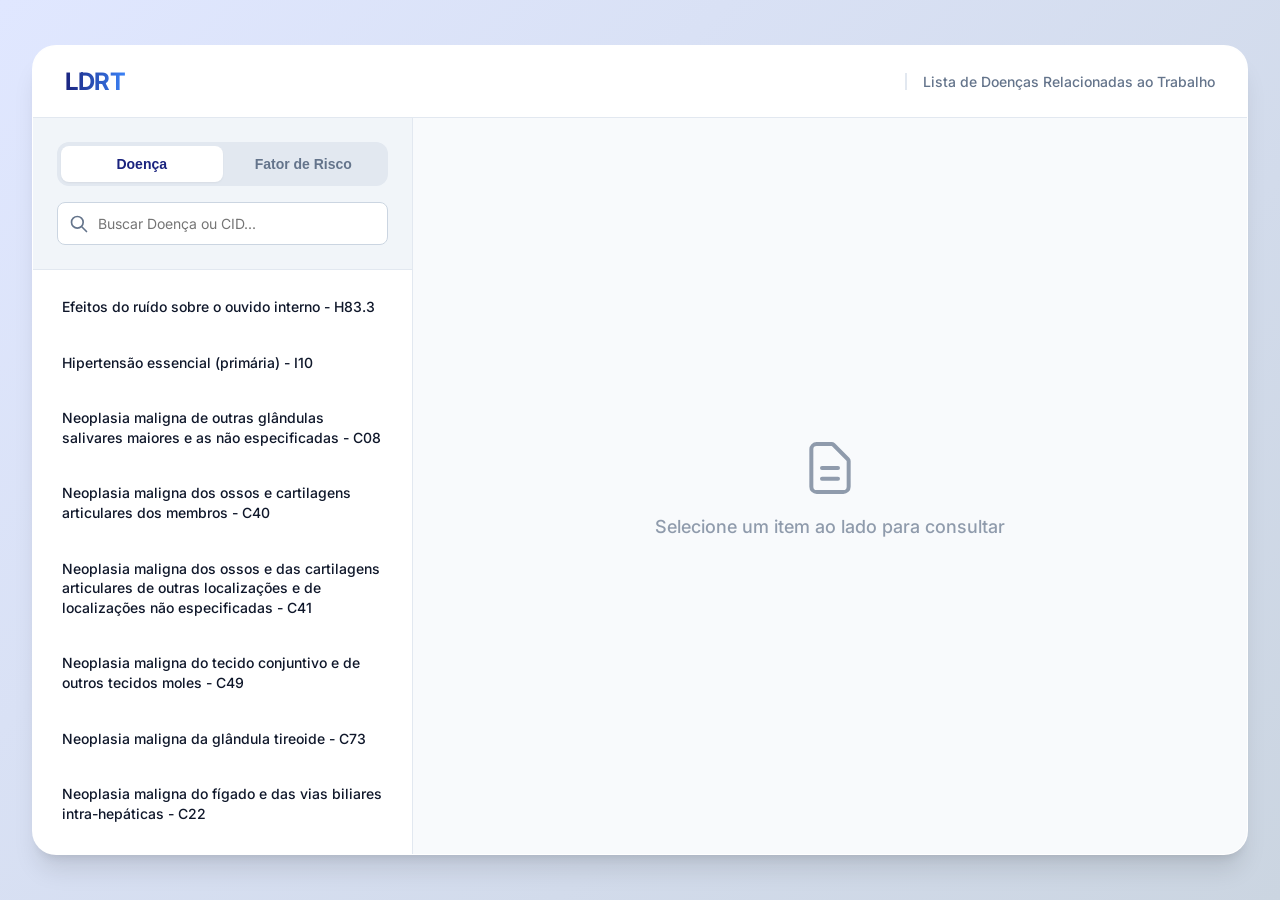
==== index.html @ 8700ac4f "funcional1" ====
<!DOCTYPE html>
<html lang="pt-br">
<head>
  <meta charset="UTF-8">
  <meta name="viewport" content="width=device-width, initial-scale=1.0">
  <title>Saúde do Trabalhador - LDRT</title>
  
  <link rel="preconnect" href="https://fonts.googleapis.com">
  <link rel="preconnect" href="https://fonts.gstatic.com" crossorigin>
  <link href="https://fonts.googleapis.com/css2?family=Inter:wght@400;500;600;700&display=swap" rel="stylesheet">
  
  <script>
    // Se for celular, redireciona magicamente para o PWA (App puro)
    const isMobile = /Android|webOS|iPhone|iPad|iPod|BlackBerry|IEMobile|Opera Mini/i.test(navigator.userAgent);
    if (isMobile) {
      window.location.replace('./pwa/index.html');
    }
  </script>

  <style>
    :root {
      --primary: #1A237E; /* Ajustado para bater com PWA */
      --primary-hover: #283593;
      --secondary: #006064; /* Ajustado para bater com PWA */
      --secondary-hover: #00838F;
      --bg: #f8fafc;
      --surface: #ffffff;
      --surface-alt: #f1f5f9;
      --text-main: #0f172a;
      --text-muted: #64748b;
      --border: #e2e8f0;
      --shadow-sm: 0 1px 2px 0 rgb(0 0 0 / 0.05);
      --shadow-md: 0 4px 6px -1px rgb(0 0 0 / 0.1), 0 2px 4px -2px rgb(0 0 0 / 0.1);
      --shadow-lg: 0 20px 25px -5px rgb(0 0 0 / 0.1), 0 8px 10px -6px rgb(0 0 0 / 0.1);
      --radius-lg: 24px;
      --radius-md: 12px;
      --radius-sm: 8px;
    }

    * {
      box-sizing: border-box;
      margin: 0;
      padding: 0;
    }

    body {
      font-family: 'Inter', sans-serif;
      background: linear-gradient(135deg, #e0e7ff 0%, #cbd5e1 100%);
      color: var(--text-main);
      height: 100vh;
      display: flex;
      align-items: center;
      justify-content: center;
      overflow: hidden;
    }

    /* Custom Scrollbar */
    ::-webkit-scrollbar { width: 6px; }
    ::-webkit-scrollbar-track { background: transparent; }
    ::-webkit-scrollbar-thumb { background: #cbd5e1; border-radius: 10px; }
    ::-webkit-scrollbar-thumb:hover { background: #94a3b8; }

    /* App Container */
    .app-container {
      width: 95vw;
      height: 90vh;
      max-width: 1400px;
      background: var(--surface);
      border-radius: var(--radius-lg);
      box-shadow: var(--shadow-lg);
      display: flex;
      flex-direction: column;
      overflow: hidden;
      border: 1px solid rgba(255,255,255,0.8);
    }

    /* Header */
    .header {
      height: 72px;
      background: rgba(255, 255, 255, 0.9);
      backdrop-filter: blur(10px);
      border-bottom: 1px solid var(--border);
      display: flex;
      align-items: center;
      padding: 0 32px;
      flex-shrink: 0;
      gap: 16px;
    }
    .header-title {
      font-size: 24px;
      font-weight: 700;
      background: linear-gradient(to right, var(--primary), #3b82f6);
      -webkit-background-clip: text;
      -webkit-text-fill-color: transparent;
      letter-spacing: -0.5px;
    }
    .header-subtitle {
      color: var(--text-muted);
      font-size: 14px;
      font-weight: 500;
      margin-left: auto;
      border-left: 2px solid var(--border);
      padding-left: 16px;
    }

    /* Main Layout */
    .main-body {
      display: flex;
      flex: 1;
      overflow: hidden;
    }

    /* Sidebar (Left Pane) */
    .sidebar {
      width: 380px;
      background: var(--surface);
      border-right: 1px solid var(--border);
      display: flex;
      flex-direction: column;
      flex-shrink: 0;
    }

    .search-section {
      padding: 24px;
      border-bottom: 1px solid var(--border);
      background: var(--surface-alt);
    }

    /* Modern Segmented Control for Toggles */
    .toggle-group {
      display: flex;
      background: #e2e8f0;
      padding: 4px;
      border-radius: 12px;
      margin-bottom: 16px;
      position: relative;
    }
    .toggle-btn {
      flex: 1;
      padding: 10px;
      border: none;
      background: transparent;
      border-radius: 8px;
      font-size: 14px;
      font-weight: 600;
      color: var(--text-muted);
      cursor: pointer;
      position: relative;
      z-index: 1;
      transition: color 0.3s;
    }
    .toggle-btn.active.doenca { color: var(--primary); }
    .toggle-btn.active.risco { color: var(--secondary); }
    .toggle-slider {
      position: absolute;
      top: 4px;
      bottom: 4px;
      width: calc(50% - 4px);
      background: white;
      border-radius: 8px;
      box-shadow: var(--shadow-sm);
      transition: transform 0.3s cubic-bezier(0.4, 0.0, 0.2, 1);
    }
    .toggle-group.is-risco .toggle-slider {
      transform: translateX(100%);
    }

    .search-box {
      position: relative;
    }
    .search-box svg {
      position: absolute;
      left: 12px;
      top: 50%;
      transform: translateY(-50%);
      color: var(--text-muted);
      width: 20px;
      height: 20px;
    }
    .search-input {
      width: 100%;
      padding: 12px 12px 12px 40px;
      border: 1px solid #cbd5e1;
      border-radius: var(--radius-sm);
      font-size: 14px;
      font-family: inherit;
      outline: none;
      transition: all 0.2s;
      background: white;
    }
    .search-input:focus {
      border-color: #3b82f6;
      box-shadow: 0 0 0 3px rgba(59, 130, 246, 0.15);
    }
    .cat-select {
      width: 100%;
      margin-top: 12px;
      padding: 10px;
      border: 1px solid #cbd5e1;
      border-radius: var(--radius-sm);
      font-size: 13px;
      color: var(--text-main);
      font-weight: 500;
      outline: none;
      cursor: pointer;
      background: white;
      display: none;
    }

    /* List Area */
    .list-area {
      flex: 1;
      overflow-y: auto;
      padding: 12px;
    }
    .list-item {
      padding: 14px 16px;
      margin-bottom: 6px;
      border-radius: var(--radius-md);
      cursor: pointer;
      transition: all 0.2s;
      border: 1px solid transparent;
      font-size: 14px;
      font-weight: 500;
      color: var(--text-main);
      line-height: 1.4;
      position: relative;
      overflow: hidden;
    }
    .list-item:hover {
      background: var(--surface-alt);
      transform: translateY(-1px);
    }
    .list-item.active {
      background: #eff6ff;
      border-color: #bfdbfe;
      color: var(--primary);
    }
    .list-item.active.risco {
      background: #ecfeff;
      border-color: #a5f3fc;
      color: var(--secondary);
    }
    .list-item.active::before {
      content: '';
      position: absolute;
      left: 0;
      top: 0;
      bottom: 0;
      width: 4px;
      background: var(--primary);
      border-radius: 4px 0 0 4px;
    }
    .list-item.active.risco::before {
      background: var(--secondary);
    }
    
    .empty-state {
      padding: 32px 16px;
      text-align: center;
      color: var(--text-muted);
      font-size: 14px;
    }

    /* Detail Pane (Right Pane) */
    .detail-pane {
      flex: 1;
      background: var(--bg);
      position: relative;
      overflow-y: auto;
      padding: 40px;
    }
    
    .detail-empty {
      height: 100%;
      display: flex;
      flex-direction: column;
      align-items: center;
      justify-content: center;
      color: var(--text-muted);
      opacity: 0.7;
    }
    .detail-empty svg {
      width: 64px;
      height: 64px;
      margin-bottom: 16px;
    }
    .detail-empty p {
      font-size: 18px;
      font-weight: 500;
    }

    .detail-content {
      max-width: 900px;
      margin: 0 auto;
      animation: fadeUp 0.4s ease-out forwards;
    }
    
    @keyframes fadeUp {
      from { opacity: 0; transform: translateY(10px); }
      to { opacity: 1; transform: translateY(0); }
    }

    .detail-header-actions {
      display: flex;
      justify-content: space-between;
      align-items: flex-start;
      margin-bottom: 24px;
    }

    .detail-type-badge {
      display: inline-flex;
      align-items: center;
      padding: 6px 12px;
      border-radius: 20px;
      font-size: 12px;
      font-weight: 600;
      text-transform: uppercase;
      letter-spacing: 0.5px;
    }
    .detail-type-badge.doenca {
      background: #e0e7ff;
      color: var(--primary);
    }
    .detail-type-badge.risco {
      background: #cffafe;
      color: var(--secondary);
    }

    .btn-copy {
      display: flex;
      align-items: center;
      gap: 8px;
      background: white;
      border: 1px solid var(--border);
      padding: 8px 16px;
      border-radius: var(--radius-sm);
      font-size: 13px;
      font-weight: 600;
      color: var(--text-main);
      cursor: pointer;
      transition: all 0.2s;
      box-shadow: var(--shadow-sm);
    }
    .btn-copy:hover {
      background: var(--surface-alt);
      border-color: #cbd5e1;
    }
    .btn-copy:active { transform: scale(0.98); }

    .detail-title {
      font-size: 32px;
      font-weight: 700;
      color: var(--text-main);
      line-height: 1.3;
      margin-bottom: 24px;
    }
    .detail-expansion {
      background: white;
      border: 1px solid var(--border);
      border-left: 4px solid var(--text-muted);
      padding: 20px;
      border-radius: var(--radius-sm);
      font-size: 15px;
      color: #334155;
      line-height: 1.6;
      margin-bottom: 32px;
      box-shadow: var(--shadow-sm);
    }

    .related-title {
      font-size: 18px;
      font-weight: 600;
      color: var(--text-main);
      margin-bottom: 16px;
      display: flex;
      align-items: center;
      gap: 8px;
    }

    .related-grid {
      display: grid;
      grid-template-columns: repeat(auto-fill, minmax(350px, 1fr));
      gap: 16px;
    }

    .related-card {
      background: white;
      border: 1px solid var(--border);
      border-radius: var(--radius-md);
      padding: 20px;
      box-shadow: var(--shadow-sm);
      transition: all 0.2s;
      display: flex;
      flex-direction: column;
    }
    .related-card:hover {
      box-shadow: var(--shadow-md);
      border-color: #cbd5e1;
    }
    
    .related-card-header {
      display: flex;
      justify-content: space-between;
      align-items: flex-start;
      gap: 12px;
    }

    .related-card-title {
      font-size: 15px;
      font-weight: 600;
      color: var(--text-main);
      line-height: 1.5;
    }

    .expand-btn {
      background: var(--surface-alt);
      border: none;
      color: var(--text-muted);
      cursor: pointer;
      width: 32px;
      height: 32px;
      border-radius: 50%;
      display: flex;
      align-items: center;
      justify-content: center;
      transition: all 0.2s;
      flex-shrink: 0;
    }
    .expand-btn:hover {
      background: #e2e8f0;
      color: var(--text-main);
    }
    .expand-btn svg { width: 18px; height: 18px; transition: transform 0.3s; }
    .expand-btn.open svg { transform: rotate(180deg); }

    .related-card-expansion {
      margin-top: 16px;
      padding-top: 16px;
      border-top: 1px solid var(--border);
      font-size: 14px;
      color: #475569;
      line-height: 1.6;
      text-align: justify;
      display: none;
      animation: fadeIn 0.3s ease;
    }
    .related-card-expansion.open {
      display: block;
    }

    /* Toast Notification */
    .toast {
      position: fixed;
      bottom: 32px;
      left: 50%;
      transform: translateX(-50%) translateY(100px);
      background: #1e293b;
      color: white;
      padding: 12px 24px;
      border-radius: 30px;
      font-size: 14px;
      font-weight: 500;
      opacity: 0;
      transition: all 0.3s cubic-bezier(0.4, 0, 0.2, 1);
      z-index: 1000;
      box-shadow: var(--shadow-lg);
    }
    .toast.show {
      transform: translateX(-50%) translateY(0);
      opacity: 1;
    }
  </style>
</head>
<body>

  <div class="app-container">
    <header class="header">
      <div class="header-title">LDRT</div>
      <div class="header-subtitle">Lista de Doenças Relacionadas ao Trabalho</div>
    </header>

    <main class="main-body">
      
      <!-- Sidebar / Pesquisa -->
      <aside class="sidebar">
        <div class="search-section">
          
          <div class="toggle-group" id="toggle-group">
            <div class="toggle-slider"></div>
            <button class="toggle-btn active doenca" id="btn-doenca">Doença</button>
            <button class="toggle-btn risco" id="btn-risco">Fator de Risco</button>
          </div>

          <div class="search-box">
            <svg xmlns="http://www.w3.org/2000/svg" fill="none" viewBox="0 0 24 24" stroke="currentColor"><path stroke-linecap="round" stroke-linejoin="round" stroke-width="2" d="M21 21l-6-6m2-5a7 7 0 11-14 0 7 7 0 0114 0z" /></svg>
            <input type="text" class="search-input" id="search-input" placeholder="Buscar Doença ou CID...">
          </div>
          
          <select id="category-select" class="cat-select">
            <option value="Todos">Todas as Categorias de Risco</option>
            <option value="FISICO">Físico</option>
            <option value="QUIMICO">Químico</option>
            <option value="BIOLOGICO">Biológico</option>
            <option value="OUTRO">Outros</option>
          </select>
        </div>

        <div class="list-area" id="list-area">
          <!-- Items injected here by JS -->
        </div>
      </aside>

      <!-- Painel de Detalhes -->
      <section class="detail-pane" id="detail-pane">
        <div class="detail-empty">
          <svg xmlns="http://www.w3.org/2000/svg" fill="none" viewBox="0 0 24 24" stroke="currentColor" stroke-width="1.5">
            <path stroke-linecap="round" stroke-linejoin="round" d="M9 12h6m-6 4h6m2 5H7a2 2 0 01-2-2V5a2 2 0 012-2h5.586a1 1 0 01.707.293l5.414 5.414a1 1 0 01.293.707V19a2 2 0 01-2 2z" />
          </svg>
          <p>Selecione um item ao lado para consultar</p>
        </div>
      </section>

    </main>
  </div>

  <div class="toast" id="toast">Copiado para a área de transferência!</div>

  <!-- Importar dados do PWA -->
  <script src="./pwa/js/data.js"></script>

  <!-- Controladores da Interface Desktop -->
  <script>
    document.addEventListener('DOMContentLoaded', () => {
      const data = window.LDRT_DATA || [];
      const expansions = window.EXPANSION_TEXTS || {};

      let currentMode = 'Doença';
      let currentQuery = '';
      let currentCat = 'Todos';

      const toggleGroup = document.getElementById('toggle-group');
      const btnDoenca = document.getElementById('btn-doenca');
      const btnRisco = document.getElementById('btn-risco');
      const searchInput = document.getElementById('search-input');
      const categorySelect = document.getElementById('category-select');
      const listArea = document.getElementById('list-area');
      const detailPane = document.getElementById('detail-pane');
      const toast = document.getElementById('toast');

      let currentActiveKey = null;

      // Utilities
      const removeDiacritics = (str) => str.normalize("NFD").replace(/[\u0300-\u036f]/g, "");
      const normalize = (text) => removeDiacritics(text.toLowerCase()).trim();

      const showToast = () => {
        toast.classList.add('show');
        setTimeout(() => toast.classList.remove('show'), 2500);
      };

      const copyToClipboard = (text) => {
        if (navigator.clipboard) {
          navigator.clipboard.writeText(text).then(showToast);
        } else {
          const area = document.createElement('textarea');
          area.value = text;
          document.body.appendChild(area);
          area.select();
          document.execCommand('copy');
          area.remove();
          showToast();
        }
      };

      // Toggles
      btnDoenca.addEventListener('click', () => {
        currentMode = 'Doença';
        toggleGroup.classList.remove('is-risco');
        btnDoenca.classList.add('active');
        btnRisco.classList.remove('active');
        categorySelect.style.display = 'none';
        searchInput.placeholder = 'Buscar Doença ou CID...';
        detailPane.innerHTML = `
          <div class="detail-empty">
            <svg xmlns="http://www.w3.org/2000/svg" fill="none" viewBox="0 0 24 24" stroke="currentColor" stroke-width="1.5">
              <path stroke-linecap="round" stroke-linejoin="round" d="M9 12h6m-6 4h6m2 5H7a2 2 0 01-2-2V5a2 2 0 012-2h5.586a1 1 0 01.707.293l5.414 5.414a1 1 0 01.293.707V19a2 2 0 01-2 2z" />
            </svg>
            <p>Selecione uma doença na lista para consultar</p>
          </div>`;
        updateList();
      });

      btnRisco.addEventListener('click', () => {
        currentMode = 'Fator de Risco';
        toggleGroup.classList.add('is-risco');
        btnRisco.classList.add('active');
        btnDoenca.classList.remove('active');
        categorySelect.style.display = 'block';
        searchInput.placeholder = 'Buscar Agente ou Fator...';
        detailPane.innerHTML = `
          <div class="detail-empty">
            <svg xmlns="http://www.w3.org/2000/svg" fill="none" viewBox="0 0 24 24" stroke="currentColor" stroke-width="1.5">
              <path stroke-linecap="round" stroke-linejoin="round" d="M12 9v2m0 4h.01m-6.938 4h13.856c1.54 0 2.502-1.667 1.732-3L13.732 4c-.77-1.333-2.694-1.333-3.464 0L3.34 16c-.77 1.333.192 3 1.732 3z" />
            </svg>
            <p>Selecione um fator de risco para consultar</p>
          </div>`;
        updateList();
      });

      searchInput.addEventListener('input', (e) => {
        currentQuery = e.target.value;
        updateList();
      });

      categorySelect.addEventListener('change', (e) => {
        currentCat = e.target.value;
        updateList();
      });

      window.copyAllContent = (btnAttr) => {
        try {
            const rawData = JSON.parse(decodeURIComponent(btnAttr));
            const header = rawData.header;
            const title = rawData.title;
            const hasExpan = expansions[title] ? true : false;
            let text = `${header}:\n\n`;
            if (hasExpan) {
                text = `${header}\n${expansions[title]}\n\n`;
            }
            rawData.related.forEach(item => {
                text += `- ${item}\n`;
                if(expansions[item]) {
                    text += `  ${expansions[item]}\n`;
                }
            });
            copyToClipboard(text);
        } catch (err){
            console.error(err);
        }
      };


      const renderDetail = (item, key) => {
        currentActiveKey = key;
        document.querySelectorAll('.list-item').forEach(el => el.classList.remove('active'));
        const activeEl = document.querySelector(`[data-key="${key}"]`);
        if (activeEl) activeEl.classList.add('active', currentMode === 'Doença' ? 'doenca' : 'risco');

        const isDisease = currentMode === 'Doença';
        const titleText = isDisease ? item.nome_condicao.trim() : item.fator_de_risco.trim();
        const headerText = isDisease ? `${titleText} - ${item.cid_com_ponto.trim()}` : titleText;

        // Determine related items
        const relatedSet = new Set();
        data.forEach(d => {
          if (isDisease && normalize(d.nome_condicao) === normalize(item.nome_condicao)) {
            relatedSet.add(d.fator_de_risco.trim());
          } else if (!isDisease && normalize(d.fator_de_risco) === normalize(item.fator_de_risco)) {
            relatedSet.add(`${d.nome_condicao.trim()} - ${d.cid_com_ponto.trim()}`);
          }
        });
        const relatedArr = Array.from(relatedSet);
        
        const copyPayload = encodeURIComponent(JSON.stringify({ header: headerText, title: titleText, related: relatedArr }));

        let html = `
          <div class="detail-content">
            <div class="detail-header-actions">
              <div class="detail-type-badge ${isDisease ? 'doenca' : 'risco'}">
                ${isDisease ? 'Doença / CID' : 'Agente de Risco'}
              </div>
              <button class="btn-copy" onclick="copyAllContent('${copyPayload}')">
                <svg xmlns="http://www.w3.org/2000/svg" fill="none" viewBox="0 0 24 24" stroke="currentColor" style="width:16px;height:16px"><path stroke-linecap="round" stroke-linejoin="round" stroke-width="2" d="M8 16H6a2 2 0 01-2-2V6a2 2 0 012-2h8a2 2 0 012 2v2m-6 12h8a2 2 0 002-2v-8a2 2 0 00-2-2h-8a2 2 0 00-2 2v8a2 2 0 002 2z" /></svg>
                Copiar Tudo
              </button>
            </div>
            
            <h2 class="detail-title">${headerText}</h2>
        `;

        if (expansions[titleText]) {
          html += `<div class="detail-expansion">${expansions[titleText]}</div>`;
        }

        html += `
            <div class="related-title">
              <svg xmlns="http://www.w3.org/2000/svg" fill="none" viewBox="0 0 24 24" stroke="currentColor" style="width:20px;height:20px"><path stroke-linecap="round" stroke-linejoin="round" stroke-width="2" d="M13.828 10.172a4 4 0 00-5.656 0l-4 4a4 4 0 105.656 5.656l1.102-1.101m-.758-4.899a4 4 0 005.656 0l4-4a4 4 0 00-5.656-5.656l-1.1 1.1" /></svg>
              ${isDisease ? 'Agentes e/ou Fatores Relacionados' : 'Doenças Relacionadas'}
            </div>
            <div class="related-grid">
        `;

        relatedArr.forEach(rel => {
          const canExpand = isDisease && !!expansions[rel];
          html += `
            <div class="related-card">
              <div class="related-card-header">
                <div class="related-card-title">${rel}</div>
                ${canExpand ? `
                <button class="expand-btn" onclick="const p=this.parentElement.nextElementSibling; const t=p.classList.toggle('open'); this.classList.toggle('open');">
                  <svg xmlns="http://www.w3.org/2000/svg" fill="none" viewBox="0 0 24 24" stroke="currentColor" stroke-width="2"><path stroke-linecap="round" stroke-linejoin="round" d="M19 9l-7 7-7-7" /></svg>
                </button>
                ` : ''}
              </div>
              ${canExpand ? `<div class="related-card-expansion">${expansions[rel]}</div>` : ''}
            </div>
          `;
        });

        html += `
            </div>
          </div>
        `;

        detailPane.innerHTML = html;
        detailPane.scrollTop = 0;
      };

      const updateList = () => {
        const query = normalize(currentQuery);
        
        let filtered = data.filter(d => {
          const nm = normalize(d.nome_condicao);
          const cc = normalize(d.cid_com_ponto);
          const cs = normalize(d.cid_sem_ponto);
          const rs = normalize(d.fator_de_risco);
          const ct = normalize(d.categoria);
          
          if (currentMode === 'Doença') {
            return nm.includes(query) || cc.includes(query) || cs.includes(query);
          } else {
            return (currentCat === 'Todos' || ct === normalize(currentCat)) && rs.includes(query);
          }
        });

        const unique = new Set();
        listArea.innerHTML = '';
        const frag = document.createDocumentFragment();

        filtered.forEach(d => {
          const key = currentMode === 'Doença' 
            ? `${d.nome_condicao.trim()} - ${d.cid_com_ponto.trim()}`
            : d.fator_de_risco.trim();

          if (!unique.has(key)) {
            unique.add(key);
            const el = document.createElement('div');
            el.className = `list-item ${currentActiveKey === key ? 'active ' + (currentMode==='Doença'?'doenca':'risco') : ''}`;
            el.dataset.key = key;
            el.textContent = key;
            el.onclick = () => renderDetail(d, key);
            frag.appendChild(el);
          }
        });

        if (unique.size === 0) {
          listArea.innerHTML = '<div class="empty-state">Nenhum resultado encontrado.</div>';
        } else {
          listArea.appendChild(frag);
        }
      };

      // INIT
      updateList();
    });
  </script>
</body>
</html>
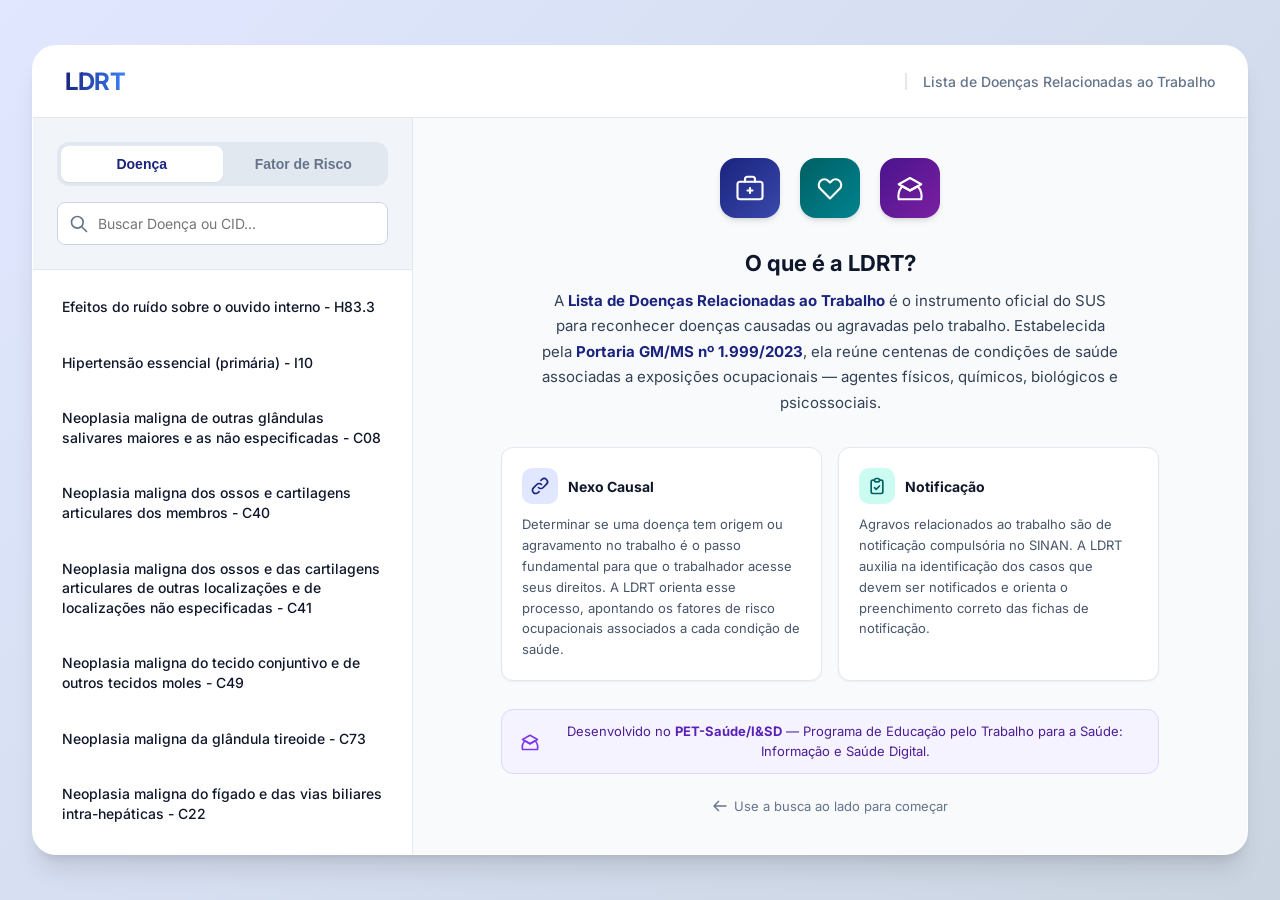
==== commit 2e3a1e98: "site lindo" ====
--- a/index.html
+++ b/index.html
@@ -271,24 +271,6 @@
       padding: 40px;
     }
     
-    .detail-empty {
-      height: 100%;
-      display: flex;
-      flex-direction: column;
-      align-items: center;
-      justify-content: center;
-      color: var(--text-muted);
-      opacity: 0.7;
-    }
-    .detail-empty svg {
-      width: 64px;
-      height: 64px;
-      margin-bottom: 16px;
-    }
-    .detail-empty p {
-      font-size: 18px;
-      font-weight: 500;
-    }
 
     .detail-content {
       max-width: 900px;
@@ -434,6 +416,22 @@
     .expand-btn svg { width: 18px; height: 18px; transition: transform 0.3s; }
     .expand-btn.open svg { transform: rotate(180deg); }
 
+    .nav-btn {
+      border: none;
+      color: white;
+      width: 30px;
+      height: 30px;
+      border-radius: 50%;
+      display: flex;
+      align-items: center;
+      justify-content: center;
+      cursor: pointer;
+      flex-shrink: 0;
+      transition: filter 0.2s, transform 0.15s;
+    }
+    .nav-btn:hover { filter: brightness(0.85); transform: scale(1.1); }
+    .nav-btn svg { width: 15px; height: 15px; }
+
     .related-card-expansion {
       margin-top: 16px;
       padding-top: 16px;
@@ -448,6 +446,131 @@
     .related-card-expansion.open {
       display: block;
     }
+
+    /* Welcome Panel */
+    .detail-empty {
+      height: 100%;
+      display: flex;
+      flex-direction: column;
+      align-items: center;
+      justify-content: center;
+      padding: 40px 48px;
+      opacity: 1;
+      text-align: center;
+    }
+
+    .welcome-icons {
+      display: flex;
+      gap: 20px;
+      margin-bottom: 32px;
+    }
+    .welcome-icon-wrap {
+      width: 60px;
+      height: 60px;
+      border-radius: 16px;
+      display: flex;
+      align-items: center;
+      justify-content: center;
+      box-shadow: var(--shadow-md);
+    }
+    .welcome-icon-wrap.w-primary { background: linear-gradient(135deg, #1A237E, #3949ab); }
+    .welcome-icon-wrap.w-secondary { background: linear-gradient(135deg, #006064, #00838f); }
+    .welcome-icon-wrap.w-pet { background: linear-gradient(135deg, #4a148c, #7b1fa2); }
+    .welcome-icon-wrap svg { width: 30px; height: 30px; color: white; }
+
+    .welcome-title {
+      font-size: 22px;
+      font-weight: 700;
+      color: var(--text-main);
+      margin-bottom: 12px;
+    }
+
+    .welcome-intro {
+      font-size: 15px;
+      color: #334155;
+      line-height: 1.7;
+      max-width: 580px;
+      margin-bottom: 32px;
+    }
+    .welcome-intro strong {
+      color: var(--primary);
+    }
+
+    .welcome-cards {
+      display: flex;
+      gap: 16px;
+      max-width: 680px;
+      width: 100%;
+      margin-bottom: 28px;
+    }
+    .welcome-card {
+      flex: 1;
+      background: white;
+      border: 1px solid var(--border);
+      border-radius: var(--radius-md);
+      padding: 20px;
+      text-align: left;
+      box-shadow: var(--shadow-sm);
+    }
+    .welcome-card-header {
+      display: flex;
+      align-items: center;
+      gap: 10px;
+      margin-bottom: 10px;
+    }
+    .welcome-card-icon {
+      width: 36px;
+      height: 36px;
+      border-radius: 10px;
+      display: flex;
+      align-items: center;
+      justify-content: center;
+      flex-shrink: 0;
+    }
+    .welcome-card-icon.nexo { background: #e0e7ff; }
+    .welcome-card-icon.nexo svg { color: var(--primary); }
+    .welcome-card-icon.notif { background: #ccfbf1; }
+    .welcome-card-icon.notif svg { color: var(--secondary); }
+    .welcome-card-icon svg { width: 20px; height: 20px; }
+    .welcome-card-title {
+      font-size: 14px;
+      font-weight: 700;
+      color: var(--text-main);
+    }
+    .welcome-card p {
+      font-size: 13px;
+      color: #475569;
+      line-height: 1.6;
+    }
+
+    .welcome-pet {
+      display: flex;
+      align-items: center;
+      gap: 10px;
+      background: #f5f3ff;
+      border: 1px solid #ddd6fe;
+      border-radius: 12px;
+      padding: 12px 18px;
+      max-width: 680px;
+      width: 100%;
+      margin-bottom: 24px;
+    }
+    .welcome-pet svg { width: 20px; height: 20px; color: #7c3aed; flex-shrink: 0; }
+    .welcome-pet span {
+      font-size: 13px;
+      color: #4c1d95;
+      line-height: 1.5;
+    }
+    .welcome-pet strong { color: #5b21b6; }
+
+    .welcome-cta {
+      font-size: 13px;
+      color: var(--text-muted);
+      display: flex;
+      align-items: center;
+      gap: 6px;
+    }
+    .welcome-cta svg { width: 16px; height: 16px; }
 
     /* Toast Notification */
     .toast {
@@ -514,10 +637,85 @@
       <!-- Painel de Detalhes -->
       <section class="detail-pane" id="detail-pane">
         <div class="detail-empty">
-          <svg xmlns="http://www.w3.org/2000/svg" fill="none" viewBox="0 0 24 24" stroke="currentColor" stroke-width="1.5">
-            <path stroke-linecap="round" stroke-linejoin="round" d="M9 12h6m-6 4h6m2 5H7a2 2 0 01-2-2V5a2 2 0 012-2h5.586a1 1 0 01.707.293l5.414 5.414a1 1 0 01.293.707V19a2 2 0 01-2 2z" />
-          </svg>
-          <p>Selecione um item ao lado para consultar</p>
+
+          <!-- Ícones: trabalho, saúde, PET/educação -->
+          <div class="welcome-icons">
+            <div class="welcome-icon-wrap w-primary" title="Saúde do Trabalhador">
+              <!-- Ícone: maleta/trabalho -->
+              <svg xmlns="http://www.w3.org/2000/svg" fill="none" viewBox="0 0 24 24" stroke="currentColor" stroke-width="1.7">
+                <path stroke-linecap="round" stroke-linejoin="round" d="M20 7H4a2 2 0 00-2 2v10a2 2 0 002 2h16a2 2 0 002-2V9a2 2 0 00-2-2z"/>
+                <path stroke-linecap="round" stroke-linejoin="round" d="M16 7V5a2 2 0 00-2-2h-4a2 2 0 00-2 2v2"/>
+                <line x1="12" y1="12" x2="12" y2="16" stroke-linecap="round"/>
+                <line x1="10" y1="14" x2="14" y2="14" stroke-linecap="round"/>
+              </svg>
+            </div>
+            <div class="welcome-icon-wrap w-secondary" title="Saúde">
+              <!-- Ícone: coração/saúde -->
+              <svg xmlns="http://www.w3.org/2000/svg" fill="none" viewBox="0 0 24 24" stroke="currentColor" stroke-width="1.7">
+                <path stroke-linecap="round" stroke-linejoin="round" d="M4.318 6.318a4.5 4.5 0 000 6.364L12 20.364l7.682-7.682a4.5 4.5 0 00-6.364-6.364L12 7.636l-1.318-1.318a4.5 4.5 0 00-6.364 0z"/>
+              </svg>
+            </div>
+            <div class="welcome-icon-wrap w-pet" title="PET-Saúde/I&SD">
+              <!-- Ícone: capelo/educação (PET) -->
+              <svg xmlns="http://www.w3.org/2000/svg" fill="none" viewBox="0 0 24 24" stroke="currentColor" stroke-width="1.7">
+                <path stroke-linecap="round" stroke-linejoin="round" d="M12 14l9-5-9-5-9 5 9 5z"/>
+                <path stroke-linecap="round" stroke-linejoin="round" d="M12 14l6.16-3.422A12.083 12.083 0 0121 21H3a12.083 12.083 0 012.84-10.422L12 14z"/>
+              </svg>
+            </div>
+          </div>
+
+          <!-- Título e texto introdutório -->
+          <h2 class="welcome-title">O que é a LDRT?</h2>
+          <p class="welcome-intro">
+            A <strong>Lista de Doenças Relacionadas ao Trabalho</strong> é o instrumento oficial do SUS para reconhecer doenças causadas ou agravadas pelo trabalho. Estabelecida pela <strong>Portaria GM/MS nº 1.999/2023</strong>, ela reúne centenas de condições de saúde associadas a exposições ocupacionais — agentes físicos, químicos, biológicos e psicossociais.
+          </p>
+
+          <!-- Cards: Nexo Causal e Notificação -->
+          <div class="welcome-cards">
+            <div class="welcome-card">
+              <div class="welcome-card-header">
+                <div class="welcome-card-icon nexo">
+                  <!-- Ícone: link/nexo -->
+                  <svg xmlns="http://www.w3.org/2000/svg" fill="none" viewBox="0 0 24 24" stroke="currentColor" stroke-width="2">
+                    <path stroke-linecap="round" stroke-linejoin="round" d="M13.828 10.172a4 4 0 00-5.656 0l-4 4a4 4 0 105.656 5.656l1.102-1.101m-.758-4.899a4 4 0 005.656 0l4-4a4 4 0 00-5.656-5.656l-1.1 1.1"/>
+                  </svg>
+                </div>
+                <span class="welcome-card-title">Nexo Causal</span>
+              </div>
+              <p>Determinar se uma doença tem origem ou agravamento no trabalho é o passo fundamental para que o trabalhador acesse seus direitos. A LDRT orienta esse processo, apontando os fatores de risco ocupacionais associados a cada condição de saúde.</p>
+            </div>
+
+            <div class="welcome-card">
+              <div class="welcome-card-header">
+                <div class="welcome-card-icon notif">
+                  <!-- Ícone: prancheta/notificação -->
+                  <svg xmlns="http://www.w3.org/2000/svg" fill="none" viewBox="0 0 24 24" stroke="currentColor" stroke-width="2">
+                    <path stroke-linecap="round" stroke-linejoin="round" d="M9 5H7a2 2 0 00-2 2v12a2 2 0 002 2h10a2 2 0 002-2V7a2 2 0 00-2-2h-2M9 5a2 2 0 002 2h2a2 2 0 002-2M9 5a2 2 0 012-2h2a2 2 0 012 2m-6 9l2 2 4-4"/>
+                  </svg>
+                </div>
+                <span class="welcome-card-title">Notificação</span>
+              </div>
+              <p>Agravos relacionados ao trabalho são de notificação compulsória no SINAN. A LDRT auxilia na identificação dos casos que devem ser notificados e orienta o preenchimento correto das fichas de notificação.</p>
+            </div>
+          </div>
+
+          <!-- Crédito PET -->
+          <div class="welcome-pet">
+            <svg xmlns="http://www.w3.org/2000/svg" fill="none" viewBox="0 0 24 24" stroke="currentColor" stroke-width="2">
+              <path stroke-linecap="round" stroke-linejoin="round" d="M12 14l9-5-9-5-9 5 9 5z"/>
+              <path stroke-linecap="round" stroke-linejoin="round" d="M12 14l6.16-3.422A12.083 12.083 0 0121 21H3a12.083 12.083 0 012.84-10.422L12 14z"/>
+            </svg>
+            <span>Desenvolvido no <strong>PET-Saúde/I&amp;SD</strong> — Programa de Educação pelo Trabalho para a Saúde: Informação e Saúde Digital.</span>
+          </div>
+
+          <!-- CTA -->
+          <p class="welcome-cta">
+            <svg xmlns="http://www.w3.org/2000/svg" fill="none" viewBox="0 0 24 24" stroke="currentColor" stroke-width="2">
+              <path stroke-linecap="round" stroke-linejoin="round" d="M10 19l-7-7m0 0l7-7m-7 7h18"/>
+            </svg>
+            Use a busca ao lado para começar
+          </p>
+
         </div>
       </section>
 
@@ -582,11 +780,11 @@
         categorySelect.style.display = 'none';
         searchInput.placeholder = 'Buscar Doença ou CID...';
         detailPane.innerHTML = `
-          <div class="detail-empty">
-            <svg xmlns="http://www.w3.org/2000/svg" fill="none" viewBox="0 0 24 24" stroke="currentColor" stroke-width="1.5">
+          <div class="detail-empty" style="opacity:0.6">
+            <svg xmlns="http://www.w3.org/2000/svg" fill="none" viewBox="0 0 24 24" stroke="currentColor" stroke-width="1.5" style="width:56px;height:56px;margin-bottom:14px;color:var(--text-muted)">
               <path stroke-linecap="round" stroke-linejoin="round" d="M9 12h6m-6 4h6m2 5H7a2 2 0 01-2-2V5a2 2 0 012-2h5.586a1 1 0 01.707.293l5.414 5.414a1 1 0 01.293.707V19a2 2 0 01-2 2z" />
             </svg>
-            <p>Selecione uma doença na lista para consultar</p>
+            <p style="font-size:16px;font-weight:500;color:var(--text-muted)">Selecione uma doença na lista para consultar</p>
           </div>`;
         updateList();
       });
@@ -599,11 +797,11 @@
         categorySelect.style.display = 'block';
         searchInput.placeholder = 'Buscar Agente ou Fator...';
         detailPane.innerHTML = `
-          <div class="detail-empty">
-            <svg xmlns="http://www.w3.org/2000/svg" fill="none" viewBox="0 0 24 24" stroke="currentColor" stroke-width="1.5">
+          <div class="detail-empty" style="opacity:0.6">
+            <svg xmlns="http://www.w3.org/2000/svg" fill="none" viewBox="0 0 24 24" stroke="currentColor" stroke-width="1.5" style="width:56px;height:56px;margin-bottom:14px;color:var(--text-muted)">
               <path stroke-linecap="round" stroke-linejoin="round" d="M12 9v2m0 4h.01m-6.938 4h13.856c1.54 0 2.502-1.667 1.732-3L13.732 4c-.77-1.333-2.694-1.333-3.464 0L3.34 16c-.77 1.333.192 3 1.732 3z" />
             </svg>
-            <p>Selecione um fator de risco para consultar</p>
+            <p style="font-size:16px;font-weight:500;color:var(--text-muted)">Selecione um fator de risco para consultar</p>
           </div>`;
         updateList();
       });
@@ -617,6 +815,34 @@
         currentCat = e.target.value;
         updateList();
       });
+
+      window.navigateToRelated = (relEncoded, targetMode) => {
+        const rel = decodeURIComponent(relEncoded);
+        currentMode = targetMode;
+
+        const isDisease = targetMode === 'Doença';
+        toggleGroup.classList.toggle('is-risco', !isDisease);
+        btnDoenca.classList.toggle('active', isDisease);
+        btnRisco.classList.toggle('active', !isDisease);
+        categorySelect.style.display = isDisease ? 'none' : 'block';
+        searchInput.placeholder = isDisease ? 'Buscar Doença ou CID...' : 'Buscar Agente ou Fator...';
+
+        let foundItem;
+        if (!isDisease) {
+          foundItem = data.find(d => normalize(d.fator_de_risco.trim()) === normalize(rel));
+        } else {
+          const namePart = rel.split(' - ')[0].trim();
+          foundItem = data.find(d => normalize(d.nome_condicao.trim()) === normalize(namePart));
+        }
+
+        if (foundItem) {
+          const key = isDisease
+            ? `${foundItem.nome_condicao.trim()} - ${foundItem.cid_com_ponto.trim()}`
+            : foundItem.fator_de_risco.trim();
+          updateList();
+          renderDetail(foundItem, key);
+        }
+      };
 
       window.copyAllContent = (btnAttr) => {
         try {
@@ -648,6 +874,7 @@
         if (activeEl) activeEl.classList.add('active', currentMode === 'Doença' ? 'doenca' : 'risco');
 
         const isDisease = currentMode === 'Doença';
+        const activeColor = isDisease ? '#1A237E' : '#006064';
         const titleText = isDisease ? item.nome_condicao.trim() : item.fator_de_risco.trim();
         const headerText = isDisease ? `${titleText} - ${item.cid_com_ponto.trim()}` : titleText;
 
@@ -693,15 +920,21 @@
 
         relatedArr.forEach(rel => {
           const canExpand = isDisease && !!expansions[rel];
+          const navTarget = isDisease ? 'Fator de Risco' : 'Doença';
           html += `
             <div class="related-card">
               <div class="related-card-header">
                 <div class="related-card-title">${rel}</div>
-                ${canExpand ? `
-                <button class="expand-btn" onclick="const p=this.parentElement.nextElementSibling; const t=p.classList.toggle('open'); this.classList.toggle('open');">
-                  <svg xmlns="http://www.w3.org/2000/svg" fill="none" viewBox="0 0 24 24" stroke="currentColor" stroke-width="2"><path stroke-linecap="round" stroke-linejoin="round" d="M19 9l-7 7-7-7" /></svg>
-                </button>
-                ` : ''}
+                <div style="display:flex;align-items:center;gap:4px;flex-shrink:0">
+                  ${canExpand ? `
+                  <button class="expand-btn" onclick="const p=this.parentElement.parentElement.nextElementSibling; const t=p.classList.toggle('open'); this.classList.toggle('open');">
+                    <svg xmlns="http://www.w3.org/2000/svg" fill="none" viewBox="0 0 24 24" stroke="currentColor" stroke-width="2"><path stroke-linecap="round" stroke-linejoin="round" d="M19 9l-7 7-7-7" /></svg>
+                  </button>
+                  ` : ''}
+                  <button class="nav-btn" style="background:${activeColor}" title="Ver relacionados" onclick="navigateToRelated('${encodeURIComponent(rel)}', '${navTarget}')">
+                    <svg xmlns="http://www.w3.org/2000/svg" fill="none" viewBox="0 0 24 24" stroke="currentColor" stroke-width="2.5"><path stroke-linecap="round" stroke-linejoin="round" d="M9 5l7 7-7 7" /></svg>
+                  </button>
+                </div>
               </div>
               ${canExpand ? `<div class="related-card-expansion">${expansions[rel]}</div>` : ''}
             </div>
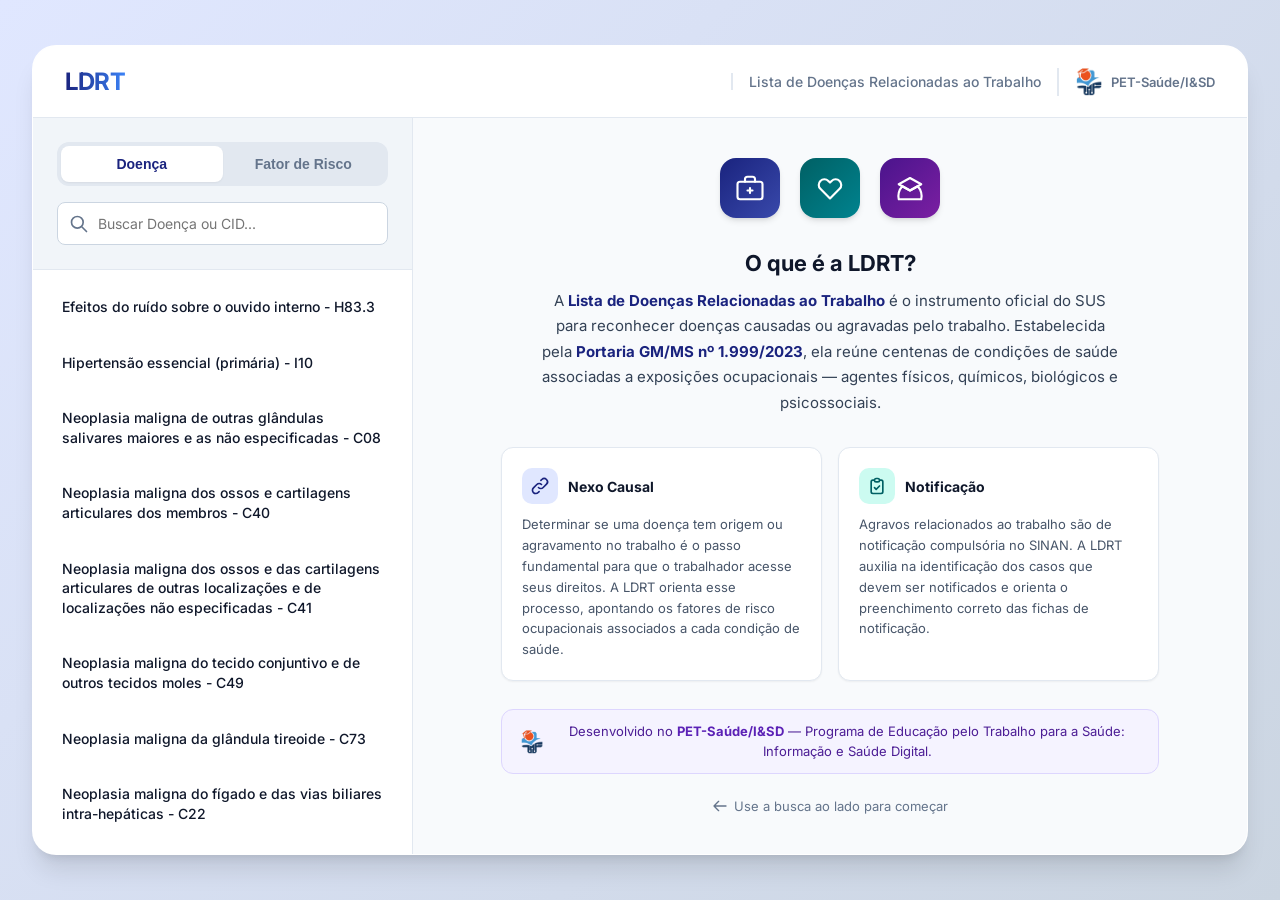
==== commit cdb1c96e: "versao quase ultima" ====
--- a/index.html
+++ b/index.html
@@ -102,6 +102,24 @@
       border-left: 2px solid var(--border);
       padding-left: 16px;
     }
+    .header-pet {
+      display: flex;
+      align-items: center;
+      gap: 8px;
+      border-left: 2px solid var(--border);
+      padding-left: 16px;
+    }
+    .header-pet img {
+      width: 28px;
+      height: 28px;
+      object-fit: contain;
+    }
+    .header-pet span {
+      font-size: 13px;
+      font-weight: 600;
+      color: var(--text-muted);
+      white-space: nowrap;
+    }
 
     /* Main Layout */
     .main-body {
@@ -555,7 +573,7 @@
       width: 100%;
       margin-bottom: 24px;
     }
-    .welcome-pet svg { width: 20px; height: 20px; color: #7c3aed; flex-shrink: 0; }
+    .welcome-pet img { width: 24px; height: 24px; object-fit: contain; flex-shrink: 0; }
     .welcome-pet span {
       font-size: 13px;
       color: #4c1d95;
@@ -601,6 +619,10 @@
     <header class="header">
       <div class="header-title">LDRT</div>
       <div class="header-subtitle">Lista de Doenças Relacionadas ao Trabalho</div>
+      <div class="header-pet">
+        <img src="./pwa/assets/logo.png" alt="PET Saúde Digital">
+        <span>PET-Saúde/I&amp;SD</span>
+      </div>
     </header>
 
     <main class="main-body">
@@ -701,10 +723,7 @@
 
           <!-- Crédito PET -->
           <div class="welcome-pet">
-            <svg xmlns="http://www.w3.org/2000/svg" fill="none" viewBox="0 0 24 24" stroke="currentColor" stroke-width="2">
-              <path stroke-linecap="round" stroke-linejoin="round" d="M12 14l9-5-9-5-9 5 9 5z"/>
-              <path stroke-linecap="round" stroke-linejoin="round" d="M12 14l6.16-3.422A12.083 12.083 0 0121 21H3a12.083 12.083 0 012.84-10.422L12 14z"/>
-            </svg>
+            <img src="./pwa/assets/logo.png" alt="PET Saúde Digital">
             <span>Desenvolvido no <strong>PET-Saúde/I&amp;SD</strong> — Programa de Educação pelo Trabalho para a Saúde: Informação e Saúde Digital.</span>
           </div>
 
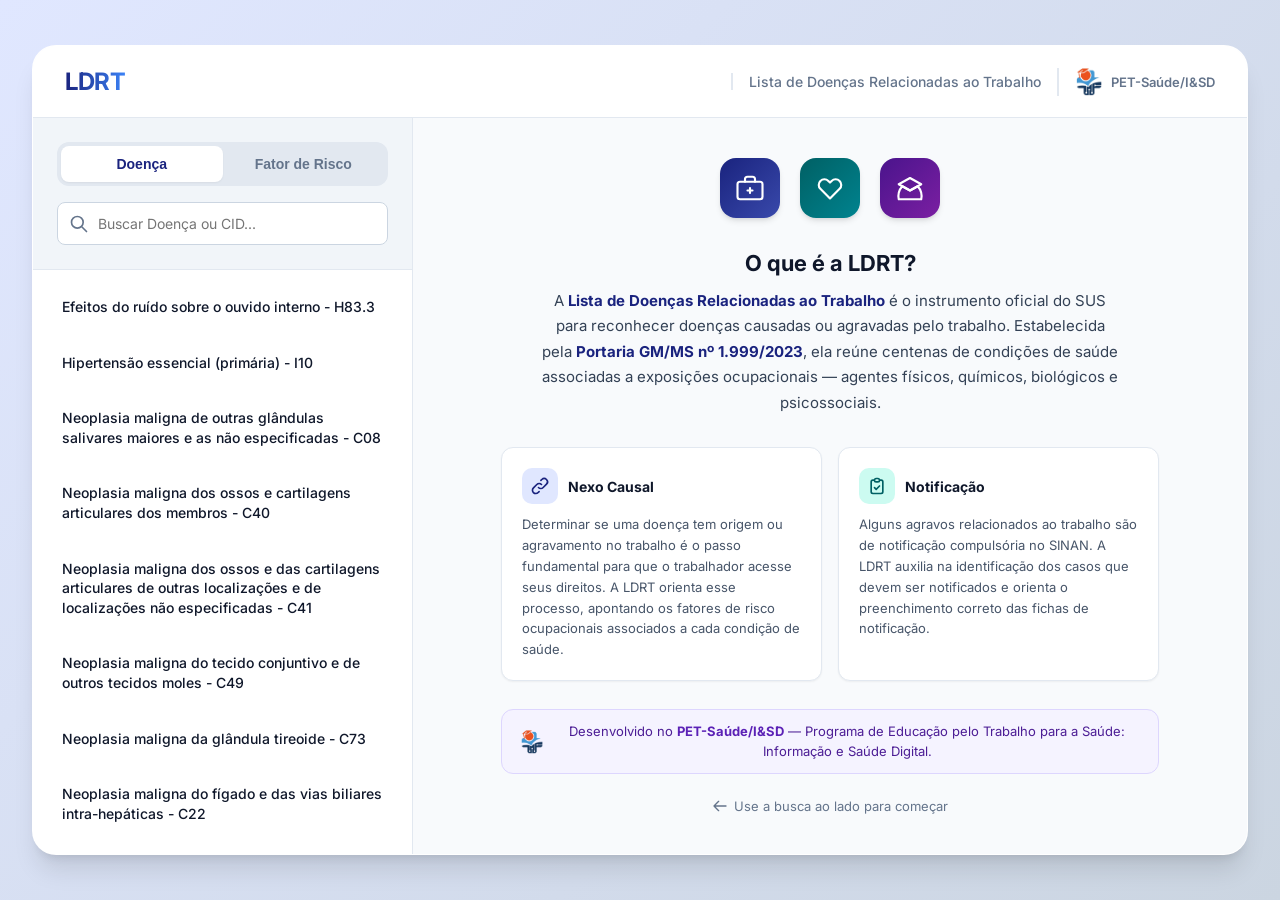
==== commit d1d59789: "Correct notification text in index.html" ====
--- a/index.html
+++ b/index.html
@@ -717,7 +717,7 @@
                 </div>
                 <span class="welcome-card-title">Notificação</span>
               </div>
-              <p>Agravos relacionados ao trabalho são de notificação compulsória no SINAN. A LDRT auxilia na identificação dos casos que devem ser notificados e orienta o preenchimento correto das fichas de notificação.</p>
+              <p>Alguns agravos relacionados ao trabalho são de notificação compulsória no SINAN. A LDRT auxilia na identificação dos casos que devem ser notificados e orienta o preenchimento correto das fichas de notificação.</p>
             </div>
           </div>
 
@@ -1018,4 +1018,4 @@
     });
   </script>
 </body>
-</html>+</html>
